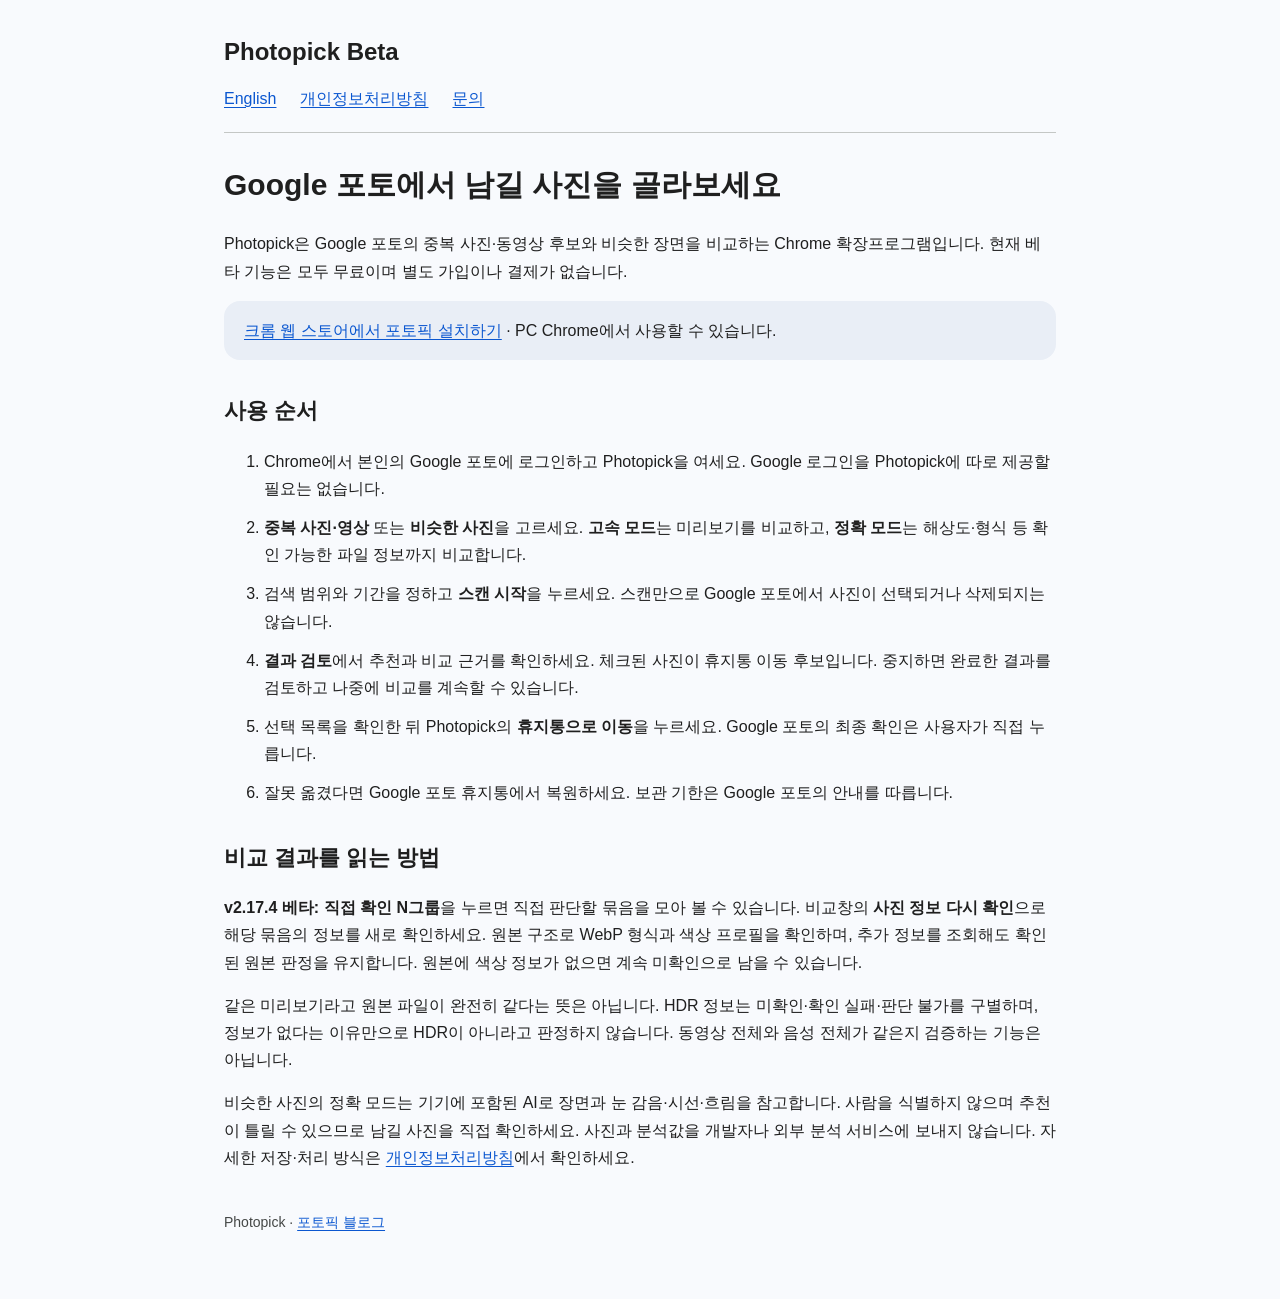
==== guide-ko.html @ d71103da "Build an English Photopick homepage" ====
<!doctype html><html lang="ko"><head><meta charset="utf-8"><meta name="viewport" content="width=device-width,initial-scale=1"><title>포토픽 베타 | 한국어 사용 안내</title><link rel="stylesheet" href="site.css"></head><body><main><header><a href="./">Photopick Beta</a><nav aria-label="메뉴"><a href="./">English</a><a href="privacy.html#ko">개인정보처리방침</a><a href="support.html#ko">문의</a></nav></header>
<section id="ko" lang="ko"><h1>Google 포토에서 남길 사진을 골라보세요</h1><p>Photopick은 Google 포토의 중복 사진·동영상 후보와 비슷한 장면을 비교하는 Chrome 확장프로그램입니다. 현재 베타 기능은 모두 무료이며 별도 가입이나 결제가 없습니다.</p><p class="note"><a href="https://chromewebstore.google.com/detail/photopick-beta/kfdidcpjlmglkmmcmikgjlmopjfedipi?hl=ko">크롬 웹 스토어에서 포토픽 설치하기</a> · PC Chrome에서 사용할 수 있습니다.</p>
<h2>사용 순서</h2><ol><li>Chrome에서 본인의 Google 포토에 로그인하고 Photopick을 여세요. Google 로그인을 Photopick에 따로 제공할 필요는 없습니다.</li><li><strong>중복 사진·영상</strong> 또는 <strong>비슷한 사진</strong>을 고르세요. <strong>고속 모드</strong>는 미리보기를 비교하고, <strong>정확 모드</strong>는 해상도·형식 등 확인 가능한 파일 정보까지 비교합니다.</li><li>검색 범위와 기간을 정하고 <strong>스캔 시작</strong>을 누르세요. 스캔만으로 Google 포토에서 사진이 선택되거나 삭제되지는 않습니다.</li><li><strong>결과 검토</strong>에서 추천과 비교 근거를 확인하세요. 체크된 사진이 휴지통 이동 후보입니다. 중지하면 완료한 결과를 검토하고 나중에 비교를 계속할 수 있습니다.</li><li>선택 목록을 확인한 뒤 Photopick의 <strong>휴지통으로 이동</strong>을 누르세요. Google 포토의 최종 확인은 사용자가 직접 누릅니다.</li><li>잘못 옮겼다면 Google 포토 휴지통에서 복원하세요. 보관 기한은 Google 포토의 안내를 따릅니다.</li></ol>
<h2>비교 결과를 읽는 방법</h2><p><strong>v2.17.4 베타:</strong> <strong>직접 확인 N그룹</strong>을 누르면 직접 판단할 묶음을 모아 볼 수 있습니다. 비교창의 <strong>사진 정보 다시 확인</strong>으로 해당 묶음의 정보를 새로 확인하세요. 원본 구조로 WebP 형식과 색상 프로필을 확인하며, 추가 정보를 조회해도 확인된 원본 판정을 유지합니다. 원본에 색상 정보가 없으면 계속 미확인으로 남을 수 있습니다.</p><p>같은 미리보기라고 원본 파일이 완전히 같다는 뜻은 아닙니다. HDR 정보는 미확인·확인 실패·판단 불가를 구별하며, 정보가 없다는 이유만으로 HDR이 아니라고 판정하지 않습니다. 동영상 전체와 음성 전체가 같은지 검증하는 기능은 아닙니다.</p><p>비슷한 사진의 정확 모드는 기기에 포함된 AI로 장면과 눈 감음·시선·흐림을 참고합니다. 사람을 식별하지 않으며 추천이 틀릴 수 있으므로 남길 사진을 직접 확인하세요. 사진과 분석값을 개발자나 외부 분석 서비스에 보내지 않습니다. 자세한 저장·처리 방식은 <a href="privacy.html#ko">개인정보처리방침</a>에서 확인하세요.</p></section>
<footer>Photopick · <a href="https://photopick.tistory.com/">포토픽 블로그</a></footer></main></body></html>
---- site.css ----
:root{color-scheme:light dark;font-family:Arial,"Noto Sans KR","Malgun Gothic",sans-serif;background:#f8fafd;color:#1f1f1f;line-height:1.7}*{box-sizing:border-box}body{margin:0}main{max-width:880px;margin:auto;padding:32px 24px 64px}header{border-bottom:1px solid #c4c7c5;padding-bottom:20px;margin-bottom:32px}header>a{font-size:24px;font-weight:600;text-decoration:none;color:inherit}nav{display:flex;flex-wrap:wrap;gap:8px 24px;margin-top:12px}a{color:#0b57d0;text-underline-offset:3px}a:focus-visible{outline:3px solid #0b57d0;outline-offset:4px;border-radius:3px}h1{font-size:30px;line-height:1.35}h2{font-size:22px;margin-top:32px}li{margin:12px 0}section{scroll-margin-top:20px}section+section{border-top:1px solid #c4c7c5;margin-top:40px;padding-top:16px}.note{padding:16px 20px;border-radius:16px;background:#e9eef6}footer{margin-top:40px;font-size:14px;color:#444746}.muted{font-size:14px;color:#444746}@media(prefers-color-scheme:dark){:root{background:#131314;color:#e3e3e3}a{color:#a8c7fa}.note{background:#282a2c}footer,.muted{color:#c4c7c5}}@media(max-width:480px){main{padding:20px 18px 40px}h1{font-size:26px}nav{gap:8px 16px}}
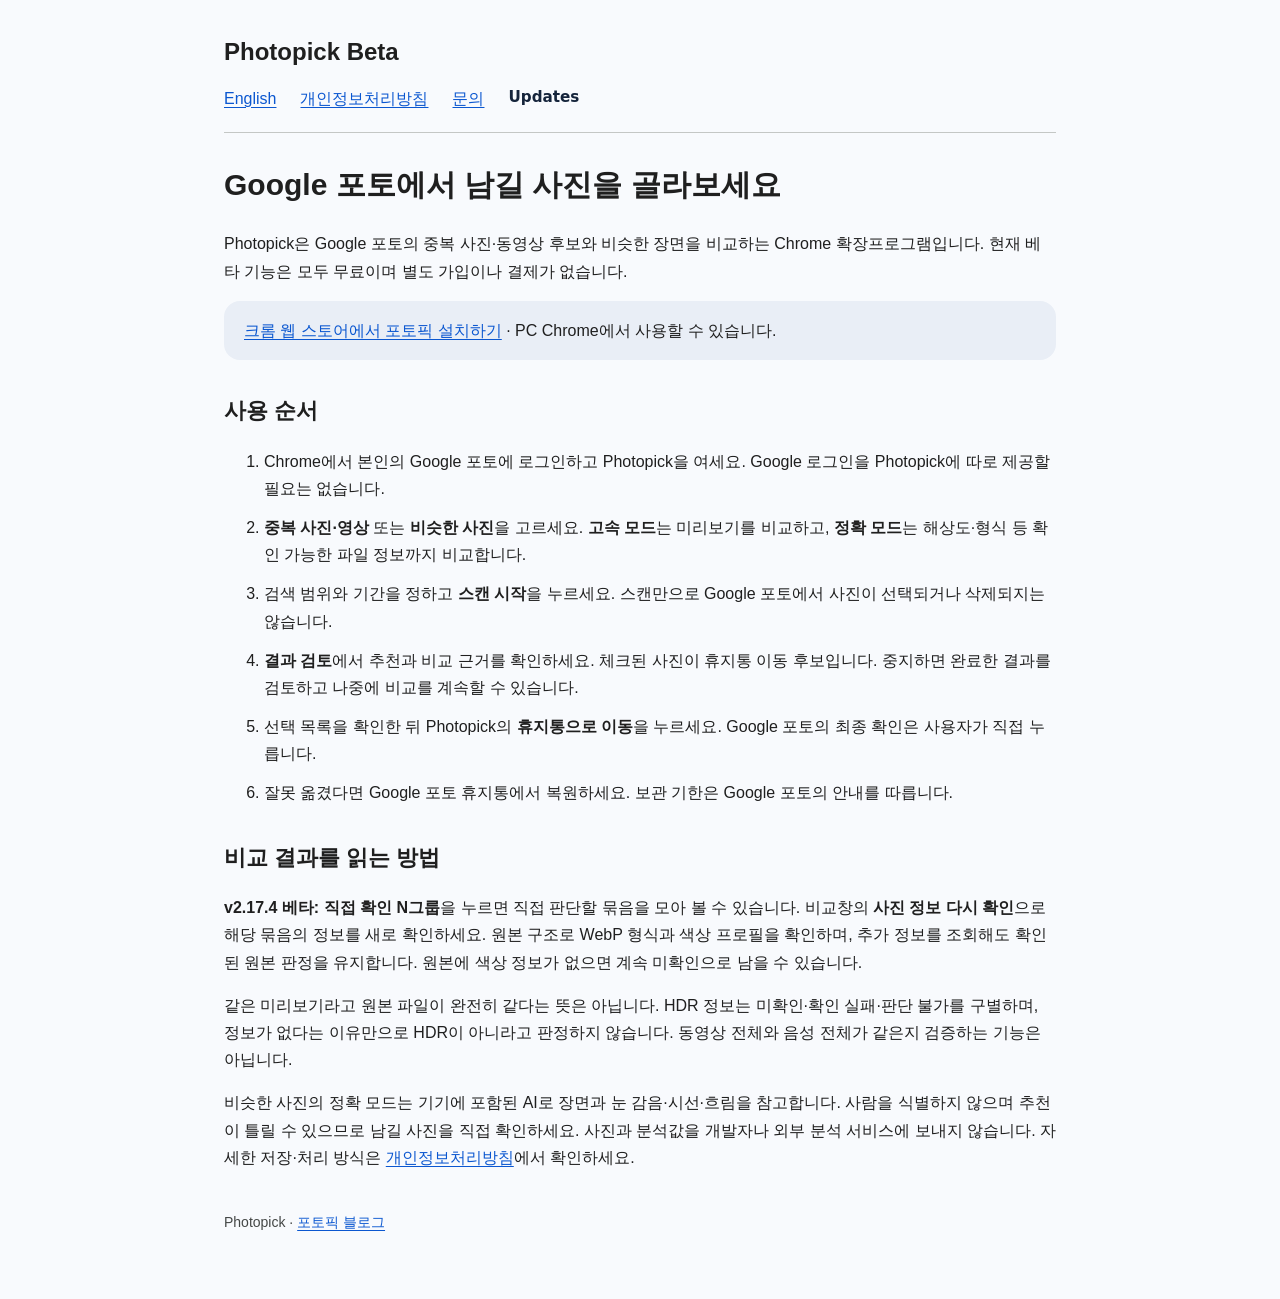
==== commit bf7f1558: "Add Chrome Web Store updates to the Photopick site" ====
--- a/guide-ko.html
+++ b/guide-ko.html
@@ -1,4 +1,4 @@
-<!doctype html><html lang="ko"><head><meta charset="utf-8"><meta name="viewport" content="width=device-width,initial-scale=1"><title>포토픽 베타 | 한국어 사용 안내</title><link rel="stylesheet" href="site.css"></head><body><main><header><a href="./">Photopick Beta</a><nav aria-label="메뉴"><a href="./">English</a><a href="privacy.html#ko">개인정보처리방침</a><a href="support.html#ko">문의</a></nav></header>
+<!doctype html><html lang="ko"><head><meta charset="utf-8"><meta name="viewport" content="width=device-width,initial-scale=1"><title>포토픽 베타 | 한국어 사용 안내</title><link rel="stylesheet" href="site.css"></head><body><main><header><a href="./">Photopick Beta</a><nav aria-label="메뉴"><a href="./">English</a><a href="privacy.html#ko">개인정보처리방침</a><a href="support.html#ko">문의</a><a class="updates-link" href="updates.html" lang="en">Updates</a></nav></header>
 <section id="ko" lang="ko"><h1>Google 포토에서 남길 사진을 골라보세요</h1><p>Photopick은 Google 포토의 중복 사진·동영상 후보와 비슷한 장면을 비교하는 Chrome 확장프로그램입니다. 현재 베타 기능은 모두 무료이며 별도 가입이나 결제가 없습니다.</p><p class="note"><a href="https://chromewebstore.google.com/detail/photopick-beta/kfdidcpjlmglkmmcmikgjlmopjfedipi?hl=ko">크롬 웹 스토어에서 포토픽 설치하기</a> · PC Chrome에서 사용할 수 있습니다.</p>
 <h2>사용 순서</h2><ol><li>Chrome에서 본인의 Google 포토에 로그인하고 Photopick을 여세요. Google 로그인을 Photopick에 따로 제공할 필요는 없습니다.</li><li><strong>중복 사진·영상</strong> 또는 <strong>비슷한 사진</strong>을 고르세요. <strong>고속 모드</strong>는 미리보기를 비교하고, <strong>정확 모드</strong>는 해상도·형식 등 확인 가능한 파일 정보까지 비교합니다.</li><li>검색 범위와 기간을 정하고 <strong>스캔 시작</strong>을 누르세요. 스캔만으로 Google 포토에서 사진이 선택되거나 삭제되지는 않습니다.</li><li><strong>결과 검토</strong>에서 추천과 비교 근거를 확인하세요. 체크된 사진이 휴지통 이동 후보입니다. 중지하면 완료한 결과를 검토하고 나중에 비교를 계속할 수 있습니다.</li><li>선택 목록을 확인한 뒤 Photopick의 <strong>휴지통으로 이동</strong>을 누르세요. Google 포토의 최종 확인은 사용자가 직접 누릅니다.</li><li>잘못 옮겼다면 Google 포토 휴지통에서 복원하세요. 보관 기한은 Google 포토의 안내를 따릅니다.</li></ol>
 <h2>비교 결과를 읽는 방법</h2><p><strong>v2.17.4 베타:</strong> <strong>직접 확인 N그룹</strong>을 누르면 직접 판단할 묶음을 모아 볼 수 있습니다. 비교창의 <strong>사진 정보 다시 확인</strong>으로 해당 묶음의 정보를 새로 확인하세요. 원본 구조로 WebP 형식과 색상 프로필을 확인하며, 추가 정보를 조회해도 확인된 원본 판정을 유지합니다. 원본에 색상 정보가 없으면 계속 미확인으로 남을 수 있습니다.</p><p>같은 미리보기라고 원본 파일이 완전히 같다는 뜻은 아닙니다. HDR 정보는 미확인·확인 실패·판단 불가를 구별하며, 정보가 없다는 이유만으로 HDR이 아니라고 판정하지 않습니다. 동영상 전체와 음성 전체가 같은지 검증하는 기능은 아닙니다.</p><p>비슷한 사진의 정확 모드는 기기에 포함된 AI로 장면과 눈 감음·시선·흐림을 참고합니다. 사람을 식별하지 않으며 추천이 틀릴 수 있으므로 남길 사진을 직접 확인하세요. 사진과 분석값을 개발자나 외부 분석 서비스에 보내지 않습니다. 자세한 저장·처리 방식은 <a href="privacy.html#ko">개인정보처리방침</a>에서 확인하세요.</p></section>
--- a/site.css
+++ b/site.css
@@ -1 +1,8 @@
 :root{color-scheme:light dark;font-family:Arial,"Noto Sans KR","Malgun Gothic",sans-serif;background:#f8fafd;color:#1f1f1f;line-height:1.7}*{box-sizing:border-box}body{margin:0}main{max-width:880px;margin:auto;padding:32px 24px 64px}header{border-bottom:1px solid #c4c7c5;padding-bottom:20px;margin-bottom:32px}header>a{font-size:24px;font-weight:600;text-decoration:none;color:inherit}nav{display:flex;flex-wrap:wrap;gap:8px 24px;margin-top:12px}a{color:#0b57d0;text-underline-offset:3px}a:focus-visible{outline:3px solid #0b57d0;outline-offset:4px;border-radius:3px}h1{font-size:30px;line-height:1.35}h2{font-size:22px;margin-top:32px}li{margin:12px 0}section{scroll-margin-top:20px}section+section{border-top:1px solid #c4c7c5;margin-top:40px;padding-top:16px}.note{padding:16px 20px;border-radius:16px;background:#e9eef6}footer{margin-top:40px;font-size:14px;color:#444746}.muted{font-size:14px;color:#444746}@media(prefers-color-scheme:dark){:root{background:#131314;color:#e3e3e3}a{color:#a8c7fa}.note{background:#282a2c}footer,.muted{color:#c4c7c5}}@media(max-width:480px){main{padding:20px 18px 40px}h1{font-size:26px}nav{gap:8px 16px}}
+
+.updates-link { color: #15243b; font: 550 .95rem/1.6 Inter, "Segoe UI", system-ui, sans-serif; text-decoration: none; }
+.updates-link:hover { color: #1754c5; text-decoration: underline; }
+@media (prefers-color-scheme: dark) {
+  .updates-link { color: #e3e3e3; }
+  .updates-link:hover { color: #a8c7fa; }
+}
